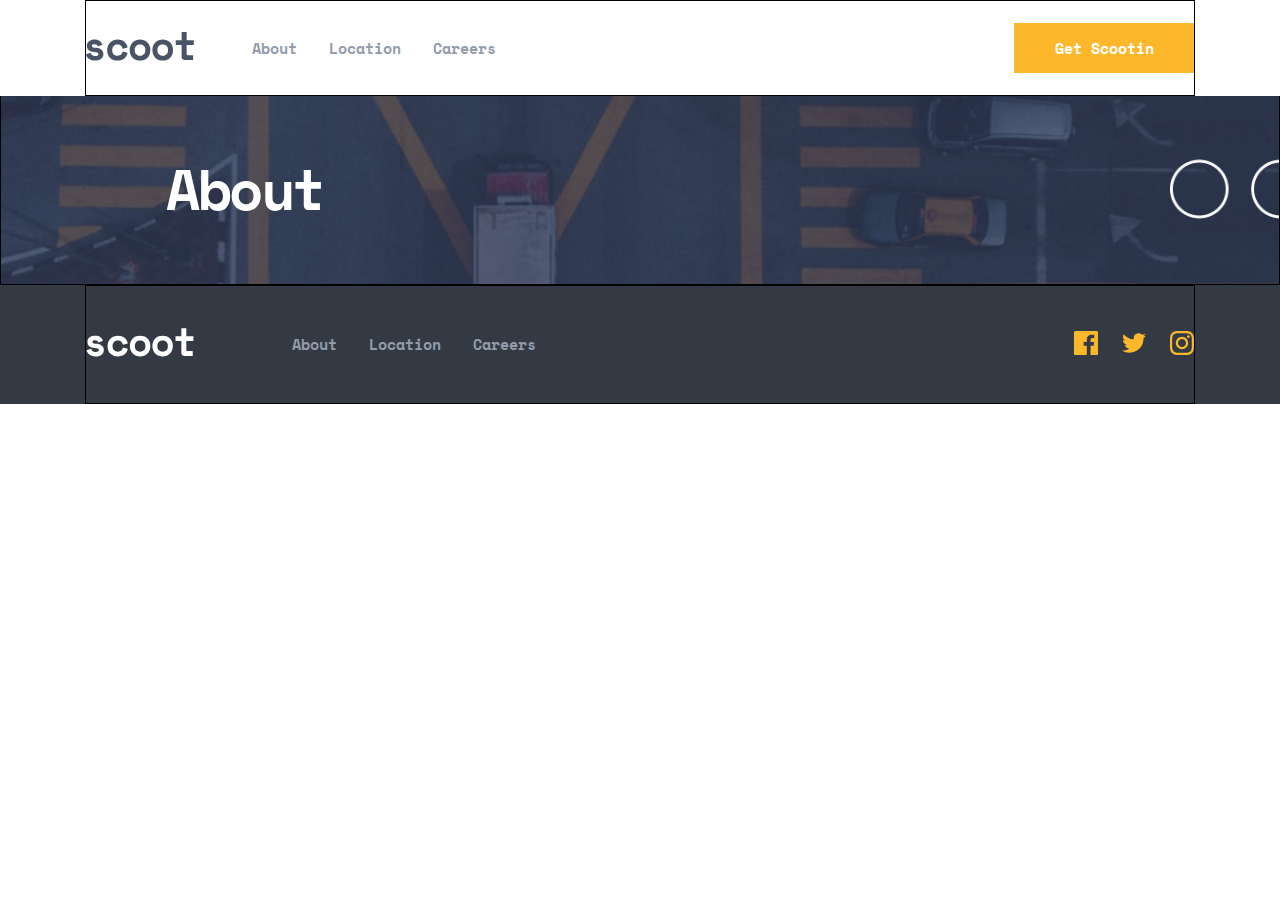
==== about.html @ 55ebb2e7 "scoot" ====
<!DOCTYPE html>
<html lang="en">

<head>
    <meta charset="UTF-8">
    <meta http-equiv="X-UA-Compatible" content="IE=edge">
    <meta name="viewport" content="width=device-width, initial-scale=1.0">
    <link rel="stylesheet" href="./min.css/main.css">
    <title>Scoot</title>
</head>

<body>

    <header class="site-header ">

        <div class="header__block container-small">

            <button class="button-hamburger">
                <img class="hamburger-icon" src="./images/hamburger.svg" alt="icon hamburger" width="19" height="16">
                <img class="exit-icon exit-icon-2" src="./images/icon-exit.svg" alt="icon-exit" width="18" height="18">
            </button>

            <a href="#" class="logo-link"><img src="./images/logo-svg.svg" alt="site logo" width="108" height="29">
            </a>

            <div class="nav-wrapper">

                <div class="site-nav">

                    <ul class="list-nav">

                        <li class="nav-item"><a href="#" class="nav-link">About</a></li>
                        <li class="nav-item"><a href="#" class="nav-link">Location</a></li>
                        <li class="nav-item"><a href="#" class="nav-link">Careers</a></li>

                    </ul>

                    <a class="buttons">Get Scootin</a>

                </div>

            </div>


        </div>

    </header>

    <section>
        <div class="about__intro-section container">

            <h2 class="about__intro__heading">About</h2>

        </div>

    </section>

    <main>





    </main>

    <footer class="site-footer">

        <div class="footer-wrapper container-small">

            <a href="index.html" class="logo-link"><img src="./images/scoot-footer.svg" alt="site logo" width="108"
                    height="29">
            </a>

            <div class="footer__nav-wrapper">



                <ul class="foooter__list-nav">

                    <li class="nav-item"><a href="#" class="nav-link">About</a></li>
                    <li class="nav-item"><a href="#" class="nav-link">Location</a></li>
                    <li class="nav-item"><a href="#" class="nav-link">Careers</a></li>

                </ul>


                <div class="icon-wrapper">
                    <a href="#" class="footer__messenjer"><img src="./images/f.svg" alt="icon-facebok" width="24"
                            height="24"></a>
                    <a href="#" class="footer__messenjer"><img src="./images/t.svg" alt="icon-twitter" width="24"
                            height="24"></a>
                    <a href="#" class="footer__messenjer"><img src="./images/i.svg" alt="icon-instagram" width="24"
                            height="24"></a>
                </div>

            </div>

        </div>
    </footer>


</body>

</html>
---- min.css/main.css ----
@font-face{font-family:'Space Mono';font-style:normal;font-weight:400;src:url("../fonts/space-mono-v6-latin-regular.woff2") format("woff2"),url("../fonts/space-mono-v6-latin-regular.woff") format("woff")}@font-face{font-family:'Space Mono';font-style:normal;font-weight:700;src:url("../fonts/space-mono-v6-latin-700.woff2") format("woff2"),url("../fonts/space-mono-v6-latin-700.woff") format("woff")}@font-face{font-family:'Lexend Deca';font-style:normal;font-weight:400;src:url("../fonts/lexend-deca-v7-latin-regular.woff2") format("woff2"),url("../fonts/lexend-deca-v7-latin-regular.woff") format("woff")}*,*::after,*::before{-webkit-box-sizing:border-box;box-sizing:border-box}*{scroll-behavior:smooth}.visually-hidden{clip:rect(0 0 0 0);-webkit-clip-path:inset(50%);clip-path:inset(50%);height:1px;overflow:hidden;position:absolute;white-space:nowrap;width:1px}body{margin:0;padding:0;padding-top:94px;font-family:"Space Mono",'calibri';font-weight:normal;font-style:normal}/*! normalize.css v8.0.1 | MIT License | github.com/necolas/normalize.css */html{line-height:1.15;-webkit-text-size-adjust:100%}body{margin:0}main{display:block}h1{font-size:2em;margin:0.67em 0}hr{-webkit-box-sizing:content-box;box-sizing:content-box;height:0;overflow:visible}pre{font-family:monospace, monospace;font-size:1em}a{background-color:transparent}abbr[title]{border-bottom:none;text-decoration:underline;-webkit-text-decoration:underline dotted;text-decoration:underline dotted}b,strong{font-weight:bolder}code,kbd,samp{font-family:monospace, monospace;font-size:1em}small{font-size:80%}sub,sup{font-size:75%;line-height:0;position:relative;vertical-align:baseline}sub{bottom:-0.25em}sup{top:-0.5em}img{border-style:none}button,input,optgroup,select,textarea{font-family:inherit;font-size:100%;line-height:1.15;margin:0}button,input{overflow:visible}button,select{text-transform:none}button,[type="button"],[type="reset"],[type="submit"]{-webkit-appearance:button}button::-moz-focus-inner,[type="button"]::-moz-focus-inner,[type="reset"]::-moz-focus-inner,[type="submit"]::-moz-focus-inner{border-style:none;padding:0}button:-moz-focusring,[type="button"]:-moz-focusring,[type="reset"]:-moz-focusring,[type="submit"]:-moz-focusring{outline:1px dotted ButtonText}fieldset{padding:0.35em 0.75em 0.625em}legend{-webkit-box-sizing:border-box;box-sizing:border-box;color:inherit;display:table;max-width:100%;padding:0;white-space:normal}progress{vertical-align:baseline}textarea{overflow:auto}[type="checkbox"],[type="radio"]{-webkit-box-sizing:border-box;box-sizing:border-box;padding:0}[type="number"]::-webkit-inner-spin-button,[type="number"]::-webkit-outer-spin-button{height:auto}[type="search"]{-webkit-appearance:textfield;outline-offset:-2px}[type="search"]::-webkit-search-decoration{-webkit-appearance:none}::-webkit-file-upload-button{-webkit-appearance:button;font:inherit}details{display:block}summary{display:list-item}template{display:none}[hidden]{display:none}.container{width:100%;max-width:1440px;margin:0 auto;padding:20px 0px;border:1px solid black}.container-small{width:100%;max-width:1110px;margin:0 auto;border:1px solid black}@media only screen and (-webkit-min-device-pixel-ratio: 2), only screen and (min--moz-device-pixel-ratio: 2), only screen and (min-device-pixel-ratio: 2), only screen and (min-resolution: 192dpi), only screen and (min-resolution: 2dppx){.intro-section__wrapper{background-image:url(../images/background-intro@2x.jpg)}}.site-header{position:fixed;width:100%;z-index:9;top:0px;background-color:white}.header__block{display:-webkit-box;display:-ms-flexbox;display:flex;height:96px;-webkit-box-align:center;-ms-flex-align:center;align-items:center}.logo-link{margin-right:58px}.button-hamburger{display:none}.nav-wrapper{width:100%}.site-nav{display:-webkit-box;display:-ms-flexbox;display:flex;width:100%;-webkit-box-align:center;-ms-flex-align:center;align-items:center;-webkit-box-pack:justify;-ms-flex-pack:justify;justify-content:space-between}.list-nav{display:-webkit-box;display:-ms-flexbox;display:flex;list-style:none;padding:0px}.nav-link{margin-right:32px;text-decoration:none;font-weight:bold;font-size:15px;line-height:25px;color:#939CAA}.nav-link:hover{cursor:pointer;color:#FCB72B}.nav-link:active{color:#FCB72B}.buttons{display:inline-block;text-decoration:none;width:180px;height:50px;padding-top:10px;border:3px solid #FCB72B;font-weight:bold;font-size:15px;line-height:25px;text-align:center;color:#FFFFFF;background-color:#FCB72B}.buttons:hover{background-color:white;color:#FCB72B;cursor:pointer}@media only screen and (max-width: 600px){.header__block{height:64px}.logo-link{display:block;margin-left:25%;width:75px;height:20px}.button-hamburger{z-index:11;display:block;margin-left:32px;background-color:transparent;border:none;cursor:pointer}.exit-icon{display:none}.header-adaptiv .nav-wrapper{display:block;position:fixed;top:0px;bottom:0px;right:0px;left:0px;z-index:9}.header-adaptiv .exit-icon{display:block;z-index:11}.header-adaptiv .hamburger-icon{display:none}.site-nav{display:none;-webkit-box-orient:vertical;-webkit-box-direction:normal;-ms-flex-direction:column;flex-direction:column;-webkit-box-align:start;-ms-flex-align:start;align-items:flex-start;margin-top:64px;width:70%;height:90%;padding:32px;background-color:#333A44;z-index:10}.header-adaptiv .site-nav{display:block}.list-nav{display:-webkit-box;display:-ms-flexbox;display:flex;-webkit-box-orient:vertical;-webkit-box-direction:normal;-ms-flex-direction:column;flex-direction:column}.nav-item{margin-bottom:24px}}.intro-section__wrapper{position:relative;background-image:url(../images/background-intro.jpg);background-repeat:no-repeat;background-size:inherit;margin-bottom:70px;padding:20px;padding-top:150px}.intro-section__heading{margin-left:165px;margin-top:0;margin-bottom:40px;text-align:left;max-width:500px;font-weight:bold;font-size:56px;line-height:56px;letter-spacing:-2.5px;color:#FFFFFF}.intro-section__paragraph{position:relative;margin-left:18%;margin-bottom:45px;max-width:405px;font-family:'Lexend Deca';font-style:normal;font-weight:normal;font-size:15px;line-height:25px;color:#FFFFFF}.intro-section__paragraph::after{content:url(../images/Group@2x.svg);max-width:447px;position:absolute;left:110%;top:51%}.intro-section__paragraph::before{content:url(../images/Path-1.svg);position:absolute;max-width:202px;left:-64%;top:51%}.intro-section__link{display:inline-block;text-decoration:none;width:180px;height:50px;padding-top:10px;border:3px solid #FCB72B;font-weight:bold;font-size:15px;line-height:25px;text-align:center;color:#FFFFFF;background-color:#FCB72B;margin-bottom:152px;margin-left:18%}.intro-section__link:hover{background-color:transparent;color:#FCB72B;cursor:pointer}@media only screen and (max-width: 1160px){.intro-section__paragraph::after{left:50%;top:100%}}@media only screen and (max-width: 920px){.intro-section__wrapper{background-position:40%}.intro-section__paragraph::before{display:none}.intro-section__paragraph::after{left:-100%;top:170%}}@media only screen and (max-width: 768px){.intro-section__wrapper{background-position:80%}.intro-section__heading{display:block;text-align:center;max-width:500px;margin:0px auto;margin-bottom:40px}.intro-section__paragrap{display:block;margin-left:0%;max-width:573px;text-align:center}.intro-section__link{display:block}.intro-section__paragraph::after{left:-120%;top:180%}}@media only screen and (max-width: 500px){.intro-section__wrapper{background-position:80%}.intro-section__heading{font-size:40px;line-height:40px}.intro-section__paragraph{font-size:15px;line-height:25px}.intro-section__paragraph::after{left:-110%;top:170%}}.section-guide{position:relative;padding-top:6%}.guide__list{display:-webkit-box;display:-ms-flexbox;display:flex;list-style:none;margin-left:150px;padding:0}.guide__item{position:relative;z-index:2;margin:15px;max-width:350px}.item-1::before{position:absolute;top:-123px;content:url(../images/tell.svg);width:96px;height:96px}.item-2::before{position:absolute;top:-123px;content:url(../images/skuter.svg);width:96px;height:96px}.item-3::before{position:absolute;top:-123px;content:url(../images/driver.svg);width:96px;height:96px}.list-item__heading{font-weight:bold;font-size:24px;line-height:28px;letter-spacing:-1.07143px;color:#495567}.list-item__paragraph{font-family:'Lexend Deca';font-style:normal;font-weight:normal;font-size:15px;line-height:25px;color:#939CAA}.guide__line{position:absolute;z-index:1;left:0px;top:35px;display:inline-block;width:100%;max-width:70%;height:30px;background-color:#E5ECF4}@media only screen and (max-width: 1330px){.guide__line{max-width:75%}}@media only screen and (max-width: 769px){.section-guide{padding-left:140px}.guide__list{-webkit-box-orient:vertical;-webkit-box-direction:normal;-ms-flex-direction:column;flex-direction:column}.item-1::before{top:27px;left:-170px}.item-2::before{top:27px;left:-170px}.item-3::before{top:27px;left:-170px}.guide__line{width:30px;height:85%;top:-80px;left:165px}}@media only screen and (max-width: 485px){.guide__line{height:78%}}@media only screen and (max-width: 400px){.section-guide{padding-left:0px}.guide__list{margin:0;text-align:center}.guide__line{display:none}.guide__item{margin:15px;max-width:311px;margin-bottom:100px}.list-item__heading{font-size:20px;line-height:28px}.list-item__paragraph{font-size:15px;line-height:25px;color:#939CAA}.item-1::before{top:-100px;left:100px}.item-2::before{top:-100px;left:100px}.item-3::before{top:-100px;left:100px}}.advantages-list{padding:0px}.list__item:nth-child(2n) .img-wrapper-2{-webkit-box-ordinal-group:0;-ms-flex-order:-1;order:-1}.list__item{display:-webkit-box;display:-ms-flexbox;display:flex;-webkit-box-pack:justify;-ms-flex-pack:justify;justify-content:space-between;margin-bottom:160px}.item__info{max-width:445px}.item__heading{font-weight:bold;font-size:48px;line-height:48px;letter-spacing:-2.14286px;color:#495567}.item__paragraph{margin-bottom:40px;font-family:'Lexend Deca';font-style:normal;font-weight:normal;font-size:15px;line-height:25px;color:#939CAA}.item__link{display:inline-block;text-decoration:none;width:180px;height:50px;padding-top:10px;border:3px solid #FCB72B;font-weight:bold;font-size:15px;line-height:25px;text-align:center;color:#FFFFFF;background-color:#FCB72B}.item__link:hover{background-color:transparent;color:#FCB72B}.item__img{border-radius:50%;max-width:445px}.img-wrapper-1{position:relative}.img-wrapper-2{position:relative}.img-wrapper-3{position:relative}.img-wrapper-1::after{content:url(../../images/strelka-2.svg);position:absolute;top:67%;left:-30%}.img-wrapper-2::after{content:url(../images/strelka-3.svg);position:absolute;top:0%;left:-40%}.img-wrapper-3::after{content:url(../images/strelka-4.svg);position:absolute;top:16%;left:56%}@media only screen and (max-width: 930px){.list__item{-webkit-box-orient:vertical;-webkit-box-direction:normal;-ms-flex-direction:column;flex-direction:column;text-align:center;-webkit-box-align:center;-ms-flex-align:center;align-items:center}}.call-to-action{background-color:#495567;background-image:url(../images/call-to-action.png);background-repeat:no-repeat;background-size:auto;padding:0px;background-position:100% 100%}.call-to-action__wrapper{display:-webkit-box;display:-ms-flexbox;display:flex;-webkit-box-align:center;-ms-flex-align:center;align-items:center;-webkit-box-pack:justify;-ms-flex-pack:justify;justify-content:space-between;height:300px}.call-to-action__heading{max-width:415px;font-weight:bold;font-size:48px;line-height:48px;letter-spacing:-2.14286px;color:#FFFFFF}.apple-link img{margin-right:18px;border-radius:4px}.google-link img{border-radius:4px}.site-footer{background-color:#333A44}.footer-wrapper{display:-webkit-box;display:-ms-flexbox;display:flex;-webkit-box-align:center;-ms-flex-align:center;align-items:center;padding:30px 0px}.footer__nav-wrapper{display:-webkit-box;display:-ms-flexbox;display:flex;-webkit-box-align:center;-ms-flex-align:center;align-items:center;-webkit-box-pack:justify;-ms-flex-pack:justify;justify-content:space-between;width:100%}.foooter__list-nav{display:-webkit-box;display:-ms-flexbox;display:flex;list-style:none}.icon-wrapper a{margin-left:14px}.footer__messenjer:hover img{color:white}.about__intro__heading{margin-left:165px;font-weight:bold;font-size:56px;line-height:56px;letter-spacing:-2.5px;color:#FFFFFF}.about__intro-section{background-image:url(../images/about-intro.jpg);background-repeat:no-repeat;background-size:cover}
/*# sourceMappingURL=main.css.map */
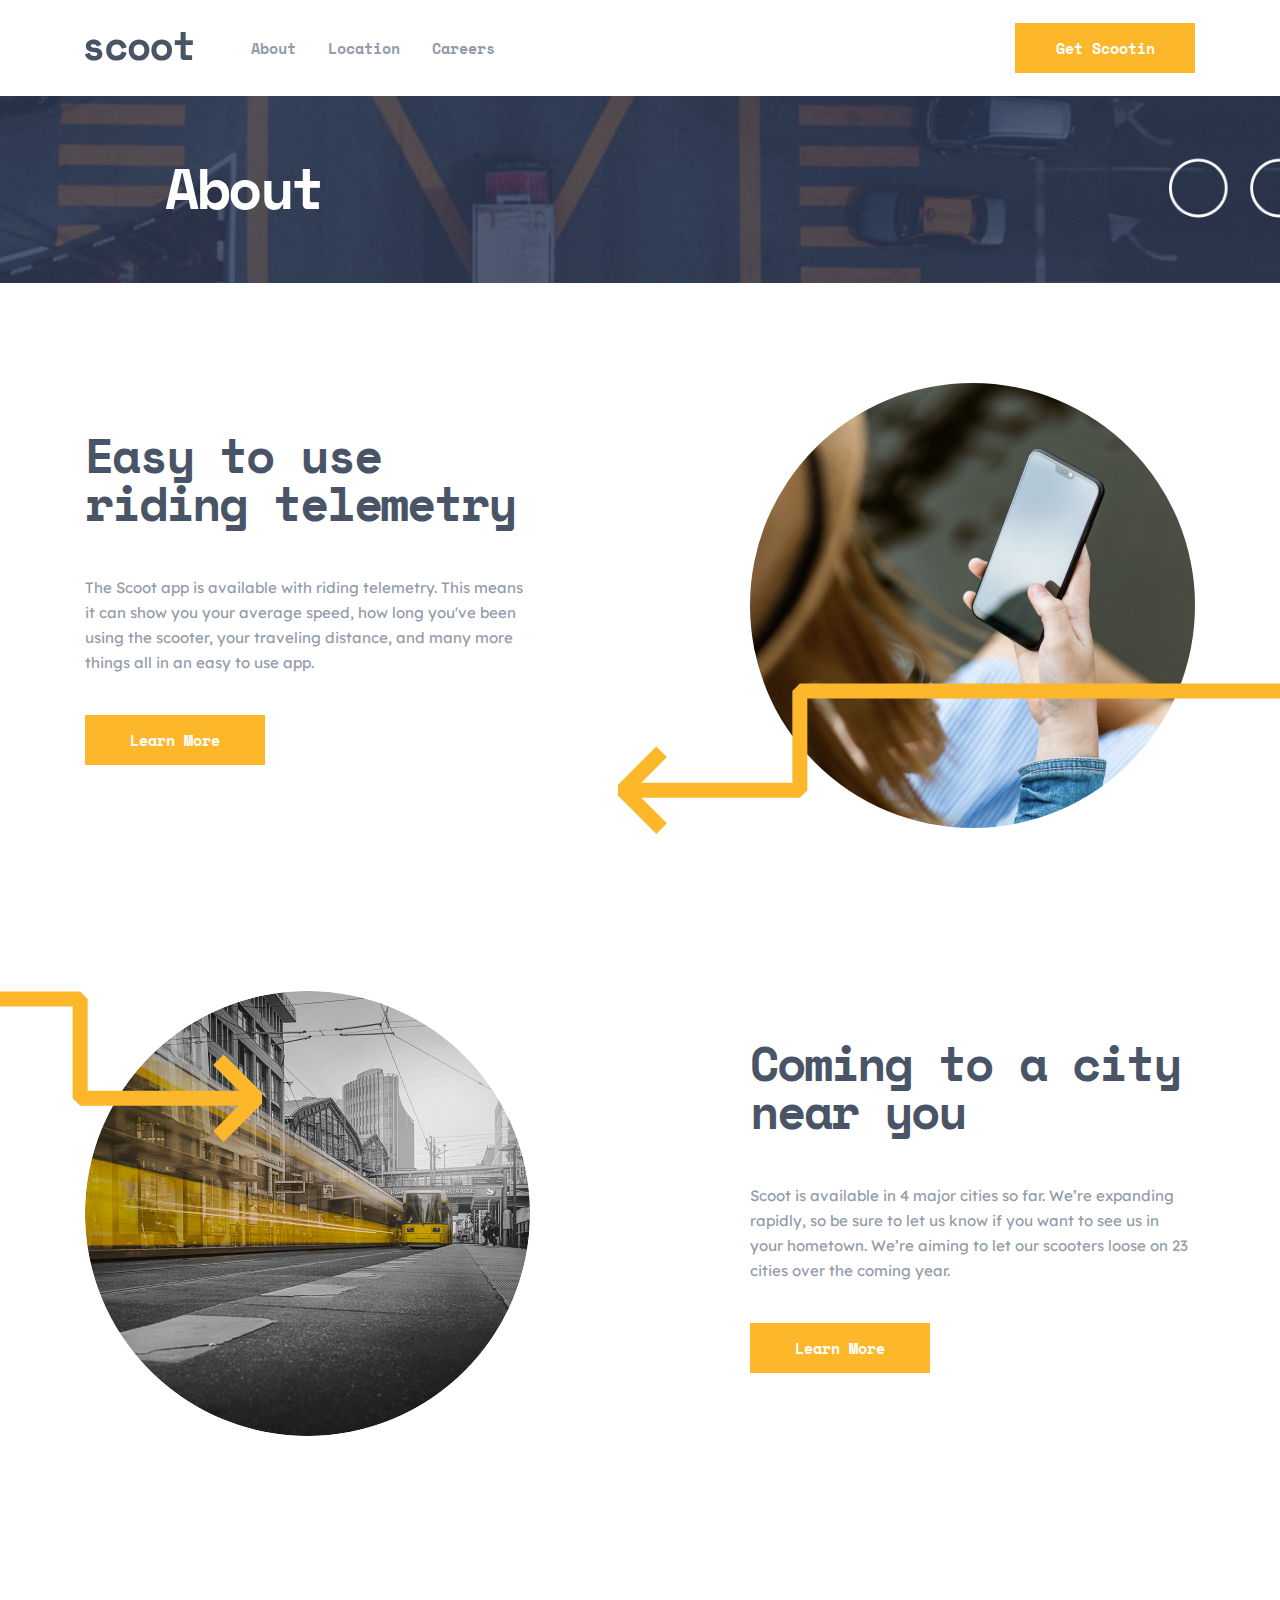
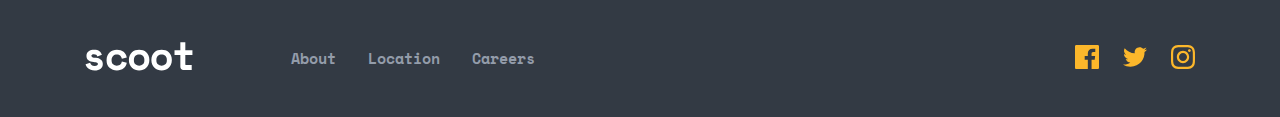
==== commit a82c32c9: "scootcha" ====
--- a/about.html
+++ b/about.html
@@ -20,7 +20,8 @@
                 <img class="exit-icon exit-icon-2" src="./images/icon-exit.svg" alt="icon-exit" width="18" height="18">
             </button>
 
-            <a href="#" class="logo-link"><img src="./images/logo-svg.svg" alt="site logo" width="108" height="29">
+            <a href="index.html" class="logo-link"><img src="./images/logo-svg.svg" alt="site logo" width="108"
+                    height="29">
             </a>
 
             <div class="nav-wrapper">
@@ -56,6 +57,61 @@
     </section>
 
     <main>
+
+        <section>
+
+            <ul class="advantages-list container-small">
+
+                <li class="list__item 123">
+
+                    <div class="item__info">
+
+                        <h3 class="item__heading">Easy to use
+                            riding telemetry
+                        </h3>
+                        <p class="item__paragraph">
+                            The Scoot app is available with riding telemetry. This means it can show you your average
+                            speed,
+                            how
+                            long you've been using the scooter, your traveling distance, and many more things all in an
+                            easy
+                            to
+                            use app.
+                        </p>
+                        <a href="#" class="item__link">Learn More</a>
+                    </div>
+                    <span class="img-wrapper-1"> <img class="item__img" src="./images/tel-women.jpg"
+                            alt="bu yerda rasm bor" width="445" height="445"></span>
+
+                </li>
+
+                <li class="list__item">
+
+                    <div class="item__info">
+
+                        <h3 class="item__heading">Coming to a city near you
+                        </h3>
+                        <p class="item__paragraph">
+                            Scoot is available in 4 major cities so far. We’re expanding rapidly, so be sure to let us
+                            know
+                            if you want to see us in your hometown. We’re aiming to let our scooters loose on 23 cities
+                            over
+                            the coming year.
+                        </p>
+
+                        <a href="#" class="item__link">Learn More</a>
+
+                    </div>
+
+                    <span class="img-wrapper-2"> <img class="item__img" src="./images/city.jpg" width="445"
+                            height="445">
+                    </span>
+
+                </li>
+
+            </ul>
+
+        </section>
 
 
 
--- a/min.css/main.css
+++ b/min.css/main.css
@@ -1,2 +1,2 @@
-@font-face{font-family:'Space Mono';font-style:normal;font-weight:400;src:url("../fonts/space-mono-v6-latin-regular.woff2") format("woff2"),url("../fonts/space-mono-v6-latin-regular.woff") format("woff")}@font-face{font-family:'Space Mono';font-style:normal;font-weight:700;src:url("../fonts/space-mono-v6-latin-700.woff2") format("woff2"),url("../fonts/space-mono-v6-latin-700.woff") format("woff")}@font-face{font-family:'Lexend Deca';font-style:normal;font-weight:400;src:url("../fonts/lexend-deca-v7-latin-regular.woff2") format("woff2"),url("../fonts/lexend-deca-v7-latin-regular.woff") format("woff")}*,*::after,*::before{-webkit-box-sizing:border-box;box-sizing:border-box}*{scroll-behavior:smooth}.visually-hidden{clip:rect(0 0 0 0);-webkit-clip-path:inset(50%);clip-path:inset(50%);height:1px;overflow:hidden;position:absolute;white-space:nowrap;width:1px}body{margin:0;padding:0;padding-top:94px;font-family:"Space Mono",'calibri';font-weight:normal;font-style:normal}/*! normalize.css v8.0.1 | MIT License | github.com/necolas/normalize.css */html{line-height:1.15;-webkit-text-size-adjust:100%}body{margin:0}main{display:block}h1{font-size:2em;margin:0.67em 0}hr{-webkit-box-sizing:content-box;box-sizing:content-box;height:0;overflow:visible}pre{font-family:monospace, monospace;font-size:1em}a{background-color:transparent}abbr[title]{border-bottom:none;text-decoration:underline;-webkit-text-decoration:underline dotted;text-decoration:underline dotted}b,strong{font-weight:bolder}code,kbd,samp{font-family:monospace, monospace;font-size:1em}small{font-size:80%}sub,sup{font-size:75%;line-height:0;position:relative;vertical-align:baseline}sub{bottom:-0.25em}sup{top:-0.5em}img{border-style:none}button,input,optgroup,select,textarea{font-family:inherit;font-size:100%;line-height:1.15;margin:0}button,input{overflow:visible}button,select{text-transform:none}button,[type="button"],[type="reset"],[type="submit"]{-webkit-appearance:button}button::-moz-focus-inner,[type="button"]::-moz-focus-inner,[type="reset"]::-moz-focus-inner,[type="submit"]::-moz-focus-inner{border-style:none;padding:0}button:-moz-focusring,[type="button"]:-moz-focusring,[type="reset"]:-moz-focusring,[type="submit"]:-moz-focusring{outline:1px dotted ButtonText}fieldset{padding:0.35em 0.75em 0.625em}legend{-webkit-box-sizing:border-box;box-sizing:border-box;color:inherit;display:table;max-width:100%;padding:0;white-space:normal}progress{vertical-align:baseline}textarea{overflow:auto}[type="checkbox"],[type="radio"]{-webkit-box-sizing:border-box;box-sizing:border-box;padding:0}[type="number"]::-webkit-inner-spin-button,[type="number"]::-webkit-outer-spin-button{height:auto}[type="search"]{-webkit-appearance:textfield;outline-offset:-2px}[type="search"]::-webkit-search-decoration{-webkit-appearance:none}::-webkit-file-upload-button{-webkit-appearance:button;font:inherit}details{display:block}summary{display:list-item}template{display:none}[hidden]{display:none}.container{width:100%;max-width:1440px;margin:0 auto;padding:20px 0px;border:1px solid black}.container-small{width:100%;max-width:1110px;margin:0 auto;border:1px solid black}@media only screen and (-webkit-min-device-pixel-ratio: 2), only screen and (min--moz-device-pixel-ratio: 2), only screen and (min-device-pixel-ratio: 2), only screen and (min-resolution: 192dpi), only screen and (min-resolution: 2dppx){.intro-section__wrapper{background-image:url(../images/background-intro@2x.jpg)}}.site-header{position:fixed;width:100%;z-index:9;top:0px;background-color:white}.header__block{display:-webkit-box;display:-ms-flexbox;display:flex;height:96px;-webkit-box-align:center;-ms-flex-align:center;align-items:center}.logo-link{margin-right:58px}.button-hamburger{display:none}.nav-wrapper{width:100%}.site-nav{display:-webkit-box;display:-ms-flexbox;display:flex;width:100%;-webkit-box-align:center;-ms-flex-align:center;align-items:center;-webkit-box-pack:justify;-ms-flex-pack:justify;justify-content:space-between}.list-nav{display:-webkit-box;display:-ms-flexbox;display:flex;list-style:none;padding:0px}.nav-link{margin-right:32px;text-decoration:none;font-weight:bold;font-size:15px;line-height:25px;color:#939CAA}.nav-link:hover{cursor:pointer;color:#FCB72B}.nav-link:active{color:#FCB72B}.buttons{display:inline-block;text-decoration:none;width:180px;height:50px;padding-top:10px;border:3px solid #FCB72B;font-weight:bold;font-size:15px;line-height:25px;text-align:center;color:#FFFFFF;background-color:#FCB72B}.buttons:hover{background-color:white;color:#FCB72B;cursor:pointer}@media only screen and (max-width: 600px){.header__block{height:64px}.logo-link{display:block;margin-left:25%;width:75px;height:20px}.button-hamburger{z-index:11;display:block;margin-left:32px;background-color:transparent;border:none;cursor:pointer}.exit-icon{display:none}.header-adaptiv .nav-wrapper{display:block;position:fixed;top:0px;bottom:0px;right:0px;left:0px;z-index:9}.header-adaptiv .exit-icon{display:block;z-index:11}.header-adaptiv .hamburger-icon{display:none}.site-nav{display:none;-webkit-box-orient:vertical;-webkit-box-direction:normal;-ms-flex-direction:column;flex-direction:column;-webkit-box-align:start;-ms-flex-align:start;align-items:flex-start;margin-top:64px;width:70%;height:90%;padding:32px;background-color:#333A44;z-index:10}.header-adaptiv .site-nav{display:block}.list-nav{display:-webkit-box;display:-ms-flexbox;display:flex;-webkit-box-orient:vertical;-webkit-box-direction:normal;-ms-flex-direction:column;flex-direction:column}.nav-item{margin-bottom:24px}}.intro-section__wrapper{position:relative;background-image:url(../images/background-intro.jpg);background-repeat:no-repeat;background-size:inherit;margin-bottom:70px;padding:20px;padding-top:150px}.intro-section__heading{margin-left:165px;margin-top:0;margin-bottom:40px;text-align:left;max-width:500px;font-weight:bold;font-size:56px;line-height:56px;letter-spacing:-2.5px;color:#FFFFFF}.intro-section__paragraph{position:relative;margin-left:18%;margin-bottom:45px;max-width:405px;font-family:'Lexend Deca';font-style:normal;font-weight:normal;font-size:15px;line-height:25px;color:#FFFFFF}.intro-section__paragraph::after{content:url(../images/Group@2x.svg);max-width:447px;position:absolute;left:110%;top:51%}.intro-section__paragraph::before{content:url(../images/Path-1.svg);position:absolute;max-width:202px;left:-64%;top:51%}.intro-section__link{display:inline-block;text-decoration:none;width:180px;height:50px;padding-top:10px;border:3px solid #FCB72B;font-weight:bold;font-size:15px;line-height:25px;text-align:center;color:#FFFFFF;background-color:#FCB72B;margin-bottom:152px;margin-left:18%}.intro-section__link:hover{background-color:transparent;color:#FCB72B;cursor:pointer}@media only screen and (max-width: 1160px){.intro-section__paragraph::after{left:50%;top:100%}}@media only screen and (max-width: 920px){.intro-section__wrapper{background-position:40%}.intro-section__paragraph::before{display:none}.intro-section__paragraph::after{left:-100%;top:170%}}@media only screen and (max-width: 768px){.intro-section__wrapper{background-position:80%}.intro-section__heading{display:block;text-align:center;max-width:500px;margin:0px auto;margin-bottom:40px}.intro-section__paragrap{display:block;margin-left:0%;max-width:573px;text-align:center}.intro-section__link{display:block}.intro-section__paragraph::after{left:-120%;top:180%}}@media only screen and (max-width: 500px){.intro-section__wrapper{background-position:80%}.intro-section__heading{font-size:40px;line-height:40px}.intro-section__paragraph{font-size:15px;line-height:25px}.intro-section__paragraph::after{left:-110%;top:170%}}.section-guide{position:relative;padding-top:6%}.guide__list{display:-webkit-box;display:-ms-flexbox;display:flex;list-style:none;margin-left:150px;padding:0}.guide__item{position:relative;z-index:2;margin:15px;max-width:350px}.item-1::before{position:absolute;top:-123px;content:url(../images/tell.svg);width:96px;height:96px}.item-2::before{position:absolute;top:-123px;content:url(../images/skuter.svg);width:96px;height:96px}.item-3::before{position:absolute;top:-123px;content:url(../images/driver.svg);width:96px;height:96px}.list-item__heading{font-weight:bold;font-size:24px;line-height:28px;letter-spacing:-1.07143px;color:#495567}.list-item__paragraph{font-family:'Lexend Deca';font-style:normal;font-weight:normal;font-size:15px;line-height:25px;color:#939CAA}.guide__line{position:absolute;z-index:1;left:0px;top:35px;display:inline-block;width:100%;max-width:70%;height:30px;background-color:#E5ECF4}@media only screen and (max-width: 1330px){.guide__line{max-width:75%}}@media only screen and (max-width: 769px){.section-guide{padding-left:140px}.guide__list{-webkit-box-orient:vertical;-webkit-box-direction:normal;-ms-flex-direction:column;flex-direction:column}.item-1::before{top:27px;left:-170px}.item-2::before{top:27px;left:-170px}.item-3::before{top:27px;left:-170px}.guide__line{width:30px;height:85%;top:-80px;left:165px}}@media only screen and (max-width: 485px){.guide__line{height:78%}}@media only screen and (max-width: 400px){.section-guide{padding-left:0px}.guide__list{margin:0;text-align:center}.guide__line{display:none}.guide__item{margin:15px;max-width:311px;margin-bottom:100px}.list-item__heading{font-size:20px;line-height:28px}.list-item__paragraph{font-size:15px;line-height:25px;color:#939CAA}.item-1::before{top:-100px;left:100px}.item-2::before{top:-100px;left:100px}.item-3::before{top:-100px;left:100px}}.advantages-list{padding:0px}.list__item:nth-child(2n) .img-wrapper-2{-webkit-box-ordinal-group:0;-ms-flex-order:-1;order:-1}.list__item{display:-webkit-box;display:-ms-flexbox;display:flex;-webkit-box-pack:justify;-ms-flex-pack:justify;justify-content:space-between;margin-bottom:160px}.item__info{max-width:445px}.item__heading{font-weight:bold;font-size:48px;line-height:48px;letter-spacing:-2.14286px;color:#495567}.item__paragraph{margin-bottom:40px;font-family:'Lexend Deca';font-style:normal;font-weight:normal;font-size:15px;line-height:25px;color:#939CAA}.item__link{display:inline-block;text-decoration:none;width:180px;height:50px;padding-top:10px;border:3px solid #FCB72B;font-weight:bold;font-size:15px;line-height:25px;text-align:center;color:#FFFFFF;background-color:#FCB72B}.item__link:hover{background-color:transparent;color:#FCB72B}.item__img{border-radius:50%;max-width:445px}.img-wrapper-1{position:relative}.img-wrapper-2{position:relative}.img-wrapper-3{position:relative}.img-wrapper-1::after{content:url(../../images/strelka-2.svg);position:absolute;top:67%;left:-30%}.img-wrapper-2::after{content:url(../images/strelka-3.svg);position:absolute;top:0%;left:-40%}.img-wrapper-3::after{content:url(../images/strelka-4.svg);position:absolute;top:16%;left:56%}@media only screen and (max-width: 930px){.list__item{-webkit-box-orient:vertical;-webkit-box-direction:normal;-ms-flex-direction:column;flex-direction:column;text-align:center;-webkit-box-align:center;-ms-flex-align:center;align-items:center}}.call-to-action{background-color:#495567;background-image:url(../images/call-to-action.png);background-repeat:no-repeat;background-size:auto;padding:0px;background-position:100% 100%}.call-to-action__wrapper{display:-webkit-box;display:-ms-flexbox;display:flex;-webkit-box-align:center;-ms-flex-align:center;align-items:center;-webkit-box-pack:justify;-ms-flex-pack:justify;justify-content:space-between;height:300px}.call-to-action__heading{max-width:415px;font-weight:bold;font-size:48px;line-height:48px;letter-spacing:-2.14286px;color:#FFFFFF}.apple-link img{margin-right:18px;border-radius:4px}.google-link img{border-radius:4px}.site-footer{background-color:#333A44}.footer-wrapper{display:-webkit-box;display:-ms-flexbox;display:flex;-webkit-box-align:center;-ms-flex-align:center;align-items:center;padding:30px 0px}.footer__nav-wrapper{display:-webkit-box;display:-ms-flexbox;display:flex;-webkit-box-align:center;-ms-flex-align:center;align-items:center;-webkit-box-pack:justify;-ms-flex-pack:justify;justify-content:space-between;width:100%}.foooter__list-nav{display:-webkit-box;display:-ms-flexbox;display:flex;list-style:none}.icon-wrapper a{margin-left:14px}.footer__messenjer:hover img{color:white}.about__intro__heading{margin-left:165px;font-weight:bold;font-size:56px;line-height:56px;letter-spacing:-2.5px;color:#FFFFFF}.about__intro-section{background-image:url(../images/about-intro.jpg);background-repeat:no-repeat;background-size:cover}
+@font-face{font-family:'Space Mono';font-style:normal;font-weight:400;src:url("../fonts/space-mono-v6-latin-regular.woff2") format("woff2"),url("../fonts/space-mono-v6-latin-regular.woff") format("woff")}@font-face{font-family:'Space Mono';font-style:normal;font-weight:700;src:url("../fonts/space-mono-v6-latin-700.woff2") format("woff2"),url("../fonts/space-mono-v6-latin-700.woff") format("woff")}@font-face{font-family:'Lexend Deca';font-style:normal;font-weight:400;src:url("../fonts/lexend-deca-v7-latin-regular.woff2") format("woff2"),url("../fonts/lexend-deca-v7-latin-regular.woff") format("woff")}*,*::after,*::before{-webkit-box-sizing:border-box;box-sizing:border-box}*{scroll-behavior:smooth}.visually-hidden{clip:rect(0 0 0 0);-webkit-clip-path:inset(50%);clip-path:inset(50%);height:1px;overflow:hidden;position:absolute;white-space:nowrap;width:1px}body{margin:0;padding:0;padding-top:94px;font-family:"Space Mono",'calibri';font-weight:normal;font-style:normal}/*! normalize.css v8.0.1 | MIT License | github.com/necolas/normalize.css */html{line-height:1.15;-webkit-text-size-adjust:100%}body{margin:0}main{display:block}h1{font-size:2em;margin:0.67em 0}hr{-webkit-box-sizing:content-box;box-sizing:content-box;height:0;overflow:visible}pre{font-family:monospace, monospace;font-size:1em}a{background-color:transparent}abbr[title]{border-bottom:none;text-decoration:underline;-webkit-text-decoration:underline dotted;text-decoration:underline dotted}b,strong{font-weight:bolder}code,kbd,samp{font-family:monospace, monospace;font-size:1em}small{font-size:80%}sub,sup{font-size:75%;line-height:0;position:relative;vertical-align:baseline}sub{bottom:-0.25em}sup{top:-0.5em}img{border-style:none}button,input,optgroup,select,textarea{font-family:inherit;font-size:100%;line-height:1.15;margin:0}button,input{overflow:visible}button,select{text-transform:none}button,[type="button"],[type="reset"],[type="submit"]{-webkit-appearance:button}button::-moz-focus-inner,[type="button"]::-moz-focus-inner,[type="reset"]::-moz-focus-inner,[type="submit"]::-moz-focus-inner{border-style:none;padding:0}button:-moz-focusring,[type="button"]:-moz-focusring,[type="reset"]:-moz-focusring,[type="submit"]:-moz-focusring{outline:1px dotted ButtonText}fieldset{padding:0.35em 0.75em 0.625em}legend{-webkit-box-sizing:border-box;box-sizing:border-box;color:inherit;display:table;max-width:100%;padding:0;white-space:normal}progress{vertical-align:baseline}textarea{overflow:auto}[type="checkbox"],[type="radio"]{-webkit-box-sizing:border-box;box-sizing:border-box;padding:0}[type="number"]::-webkit-inner-spin-button,[type="number"]::-webkit-outer-spin-button{height:auto}[type="search"]{-webkit-appearance:textfield;outline-offset:-2px}[type="search"]::-webkit-search-decoration{-webkit-appearance:none}::-webkit-file-upload-button{-webkit-appearance:button;font:inherit}details{display:block}summary{display:list-item}template{display:none}[hidden]{display:none}.container{width:100%;max-width:1440px;margin:0 auto;padding:20px 0px}.container-small{width:100%;max-width:1110px;margin:0 auto}@media only screen and (-webkit-min-device-pixel-ratio: 2), only screen and (min--moz-device-pixel-ratio: 2), only screen and (min-device-pixel-ratio: 2), only screen and (min-resolution: 192dpi), only screen and (min-resolution: 2dppx){.intro-section__wrapper{background-image:url(../images/background-intro@2x.jpg)}}.site-header{position:fixed;width:100%;z-index:9;top:0px;background-color:white}.header__block{display:-webkit-box;display:-ms-flexbox;display:flex;height:96px;-webkit-box-align:center;-ms-flex-align:center;align-items:center}.logo-link{margin-right:58px}.button-hamburger{display:none}.nav-wrapper{width:100%}.site-nav{display:-webkit-box;display:-ms-flexbox;display:flex;width:100%;-webkit-box-align:center;-ms-flex-align:center;align-items:center;-webkit-box-pack:justify;-ms-flex-pack:justify;justify-content:space-between}.list-nav{display:-webkit-box;display:-ms-flexbox;display:flex;list-style:none;padding:0px}.nav-link{margin-right:32px;text-decoration:none;font-weight:bold;font-size:15px;line-height:25px;color:#939CAA}.nav-link:hover{cursor:pointer;color:#FCB72B}.nav-link:active{color:#FCB72B}.buttons{display:inline-block;text-decoration:none;width:180px;height:50px;padding-top:10px;border:3px solid #FCB72B;font-weight:bold;font-size:15px;line-height:25px;text-align:center;color:#FFFFFF;background-color:#FCB72B}.buttons:hover{background-color:white;color:#FCB72B;cursor:pointer}@media only screen and (max-width: 600px){.header__block{height:64px}.logo-link{display:block;margin-left:25%;width:75px;height:20px}.button-hamburger{z-index:11;display:block;margin-left:32px;background-color:transparent;border:none;cursor:pointer}.exit-icon{display:none}.header-adaptiv .nav-wrapper{display:block;position:fixed;top:0px;bottom:0px;right:0px;left:0px;z-index:9}.header-adaptiv .exit-icon{display:block;z-index:11}.header-adaptiv .hamburger-icon{display:none}.site-nav{display:none;-webkit-box-orient:vertical;-webkit-box-direction:normal;-ms-flex-direction:column;flex-direction:column;-webkit-box-align:start;-ms-flex-align:start;align-items:flex-start;margin-top:64px;width:70%;height:90%;padding:32px;background-color:#333A44;z-index:10}.header-adaptiv .site-nav{display:block}.list-nav{display:-webkit-box;display:-ms-flexbox;display:flex;-webkit-box-orient:vertical;-webkit-box-direction:normal;-ms-flex-direction:column;flex-direction:column}.nav-item{margin-bottom:24px}}.intro-section__wrapper{position:relative;background-image:url(../images/background-intro.jpg);background-repeat:no-repeat;background-size:inherit;margin-bottom:70px;padding:20px;padding-top:150px}.intro-section__heading{margin-left:165px;margin-top:0;margin-bottom:40px;text-align:left;max-width:500px;font-weight:bold;font-size:56px;line-height:56px;letter-spacing:-2.5px;color:#FFFFFF}.intro-section__paragraph{position:relative;margin-left:18%;margin-bottom:45px;max-width:405px;font-family:'Lexend Deca';font-style:normal;font-weight:normal;font-size:15px;line-height:25px;color:#FFFFFF}.intro-section__paragraph::after{content:url(../images/Group@2x.svg);max-width:447px;position:absolute;left:110%;top:51%}.intro-section__paragraph::before{content:url(../images/Path-1.svg);position:absolute;max-width:202px;left:-64%;top:51%}.intro-section__link{display:inline-block;text-decoration:none;width:180px;height:50px;padding-top:10px;border:3px solid #FCB72B;font-weight:bold;font-size:15px;line-height:25px;text-align:center;color:#FFFFFF;background-color:#FCB72B;margin-bottom:152px;margin-left:18%}.intro-section__link:hover{background-color:transparent;color:#FCB72B;cursor:pointer}@media only screen and (max-width: 1160px){.intro-section__paragraph::after{left:50%;top:100%}}@media only screen and (max-width: 920px){.intro-section__wrapper{background-position:40%}.intro-section__paragraph::before{display:none}.intro-section__paragraph::after{left:-100%;top:170%}}@media only screen and (max-width: 768px){.intro-section__wrapper{background-position:80%}.intro-section__heading{display:block;text-align:center;max-width:500px;margin:0px auto;margin-bottom:40px}.intro-section__paragrap{display:block;margin-left:0%;max-width:573px;text-align:center}.intro-section__link{display:block}.intro-section__paragraph::after{left:-120%;top:180%}}@media only screen and (max-width: 500px){.intro-section__wrapper{background-position:80%}.intro-section__heading{font-size:40px;line-height:40px}.intro-section__paragraph{font-size:15px;line-height:25px}.intro-section__paragraph::after{left:-110%;top:170%}}.section-guide{position:relative;padding-top:6%}.guide__list{display:-webkit-box;display:-ms-flexbox;display:flex;list-style:none;margin-left:150px;padding:0}.guide__item{position:relative;z-index:2;margin:15px;max-width:350px}.item-1::before{position:absolute;top:-123px;content:url(../images/tell.svg);width:96px;height:96px}.item-2::before{position:absolute;top:-123px;content:url(../images/skuter.svg);width:96px;height:96px}.item-3::before{position:absolute;top:-123px;content:url(../images/driver.svg);width:96px;height:96px}.list-item__heading{font-weight:bold;font-size:24px;line-height:28px;letter-spacing:-1.07143px;color:#495567}.list-item__paragraph{font-family:'Lexend Deca';font-style:normal;font-weight:normal;font-size:15px;line-height:25px;color:#939CAA}.guide__line{position:absolute;z-index:1;left:0px;top:35px;display:inline-block;width:100%;max-width:70%;height:30px;background-color:#E5ECF4}@media only screen and (max-width: 1330px){.guide__line{max-width:75%}}@media only screen and (max-width: 769px){.section-guide{padding-left:140px}.guide__list{-webkit-box-orient:vertical;-webkit-box-direction:normal;-ms-flex-direction:column;flex-direction:column}.item-1::before{top:27px;left:-170px}.item-2::before{top:27px;left:-170px}.item-3::before{top:27px;left:-170px}.guide__line{width:30px;height:85%;top:-80px;left:165px}}@media only screen and (max-width: 485px){.guide__line{height:78%}}@media only screen and (max-width: 400px){.section-guide{padding-left:0px}.guide__list{margin:0;text-align:center}.guide__line{display:none}.guide__item{margin:15px;max-width:311px;margin-bottom:100px}.list-item__heading{font-size:20px;line-height:28px}.list-item__paragraph{font-size:15px;line-height:25px;color:#939CAA}.item-1::before{top:-100px;left:100px}.item-2::before{top:-100px;left:100px}.item-3::before{top:-100px;left:100px}}.advantages-section{position:relative}.right-round{position:absolute;display:inline-block;width:450px;height:450px;background-color:#E5ECF4;border-radius:50%;left:105%}.left-round{position:absolute;display:inline-block;width:450px;height:450px;background-color:#E5ECF4;border-radius:50%;left:-45%;top:35%}.right-round-2{position:absolute;display:inline-block;width:450px;height:450px;background-color:#E5ECF4;border-radius:50%;left:105%;top:73%}.advantages-list{padding:0px}.list__item:nth-child(2n) .img-wrapper-2{-webkit-box-ordinal-group:0;-ms-flex-order:-1;order:-1}.list__item{display:-webkit-box;display:-ms-flexbox;display:flex;-webkit-box-pack:justify;-ms-flex-pack:justify;justify-content:space-between;margin-bottom:160px}.item__info{max-width:445px}.item__heading{font-weight:bold;font-size:48px;line-height:48px;letter-spacing:-2.14286px;color:#495567}.item__paragraph{margin-bottom:40px;font-family:'Lexend Deca';font-style:normal;font-weight:normal;font-size:15px;line-height:25px;color:#939CAA}.item__link{display:inline-block;text-decoration:none;width:180px;height:50px;padding-top:10px;border:3px solid #FCB72B;font-weight:bold;font-size:15px;line-height:25px;text-align:center;color:#FFFFFF;background-color:#FCB72B}.item__link:hover{background-color:transparent;color:#FCB72B}.item__img{border-radius:50%;max-width:445px}.img-wrapper-1{position:relative}.img-wrapper-2{position:relative}.img-wrapper-3{position:relative}.img-wrapper-1::after{content:url(../../images/strelka-2.svg);position:absolute;top:67%;left:-30%}.img-wrapper-2::after{content:url(../images/strelka-3.svg);position:absolute;top:0%;left:-40%}.img-wrapper-3::after{content:url(../images/strelka-4.svg);position:absolute;top:16%;left:56%}@media only screen and (max-width: 930px){.list__item{-webkit-box-orient:vertical;-webkit-box-direction:normal;-ms-flex-direction:column;flex-direction:column;text-align:center;-webkit-box-align:center;-ms-flex-align:center;align-items:center}}.call-to-action{background-color:#495567;background-image:url(../images/call-to-action.png);background-repeat:no-repeat;background-size:auto;padding:0px;background-position:100% 100%}.call-to-action__wrapper{display:-webkit-box;display:-ms-flexbox;display:flex;-webkit-box-align:center;-ms-flex-align:center;align-items:center;-webkit-box-pack:justify;-ms-flex-pack:justify;justify-content:space-between;height:300px}.call-to-action__heading{max-width:415px;font-weight:bold;font-size:48px;line-height:48px;letter-spacing:-2.14286px;color:#FFFFFF}.apple-link img{margin-right:18px;border-radius:4px}.google-link img{border-radius:4px}.site-footer{background-color:#333A44}.footer-wrapper{display:-webkit-box;display:-ms-flexbox;display:flex;-webkit-box-align:center;-ms-flex-align:center;align-items:center;padding:30px 0px}.footer__nav-wrapper{display:-webkit-box;display:-ms-flexbox;display:flex;-webkit-box-align:center;-ms-flex-align:center;align-items:center;-webkit-box-pack:justify;-ms-flex-pack:justify;justify-content:space-between;width:100%}.foooter__list-nav{display:-webkit-box;display:-ms-flexbox;display:flex;list-style:none}.icon-wrapper a{margin-left:14px}.footer__messenjer:hover img{color:white}.about__intro__heading{margin-left:165px;font-weight:bold;font-size:56px;line-height:56px;letter-spacing:-2.5px;color:#FFFFFF}.about__intro-section{margin-bottom:100px;background-image:url(../images/about-intro.jpg);background-repeat:no-repeat;background-size:cover}
 /*# sourceMappingURL=main.css.map */